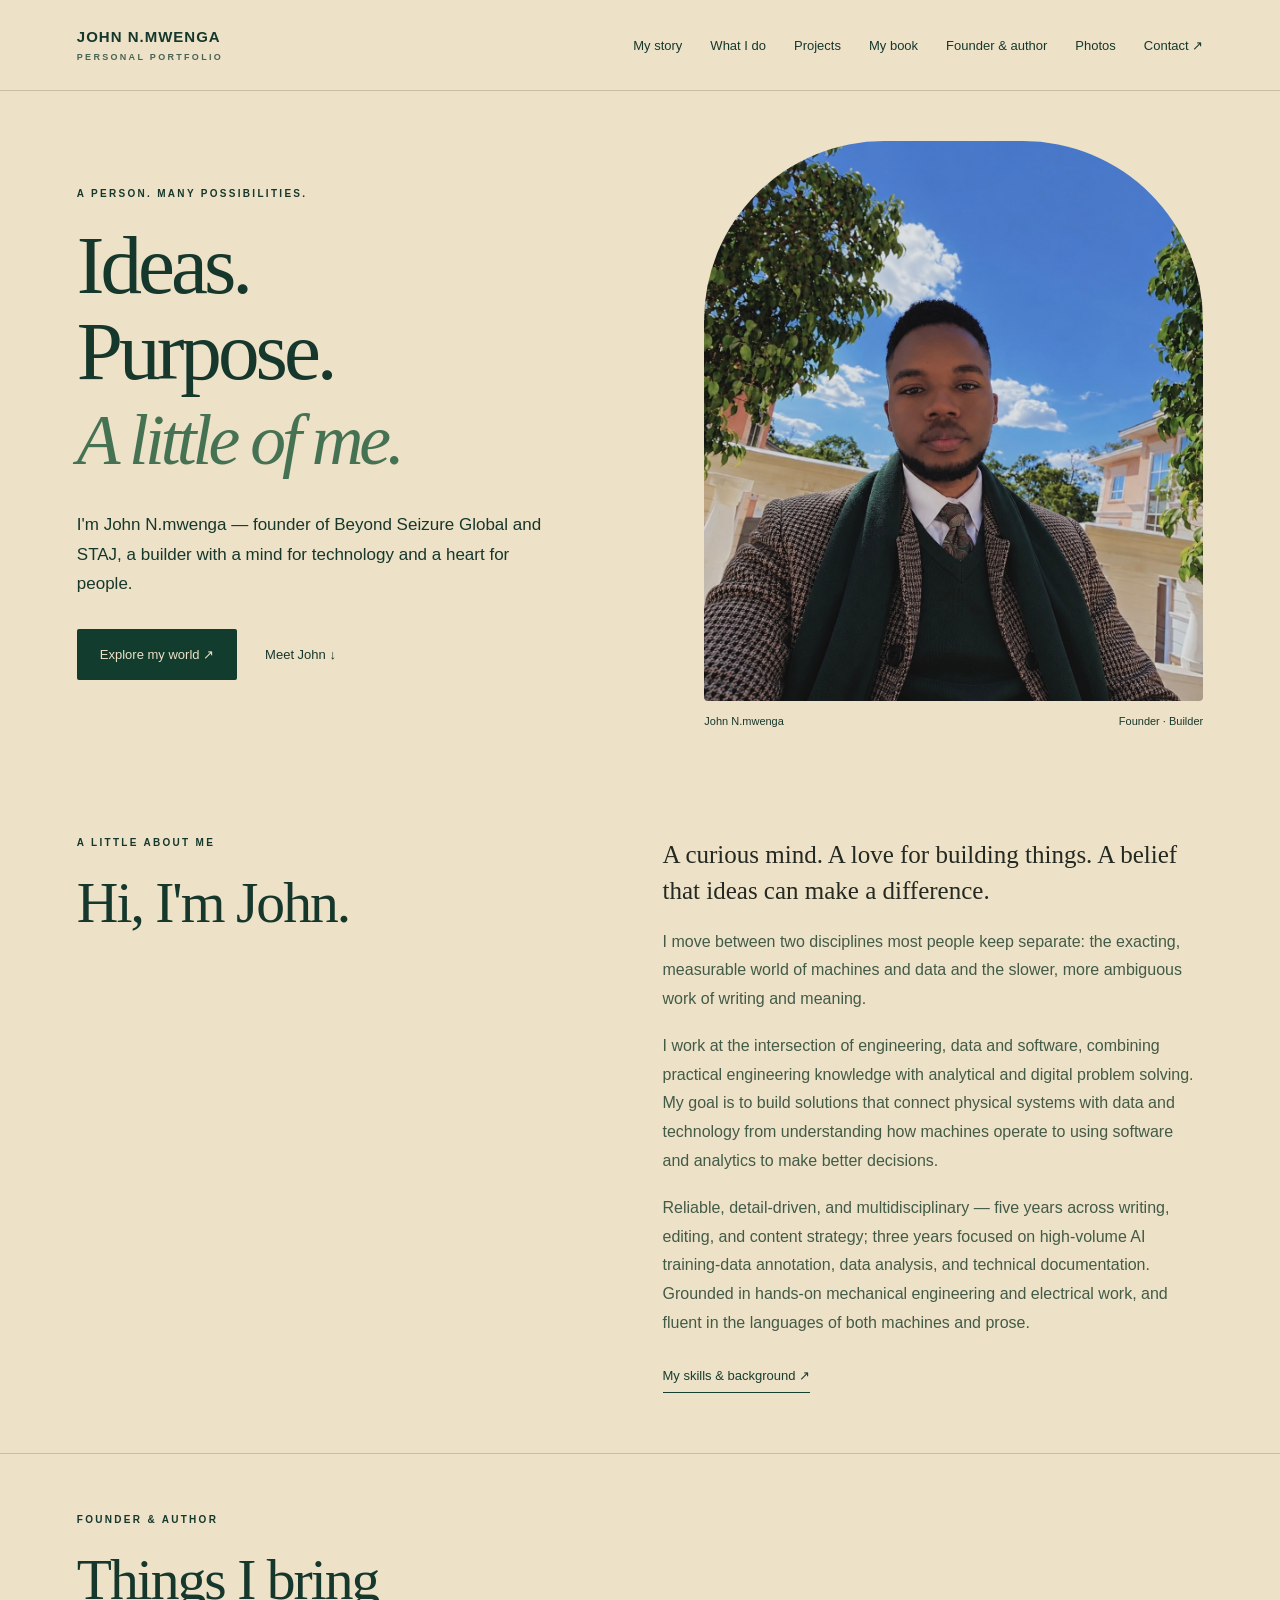
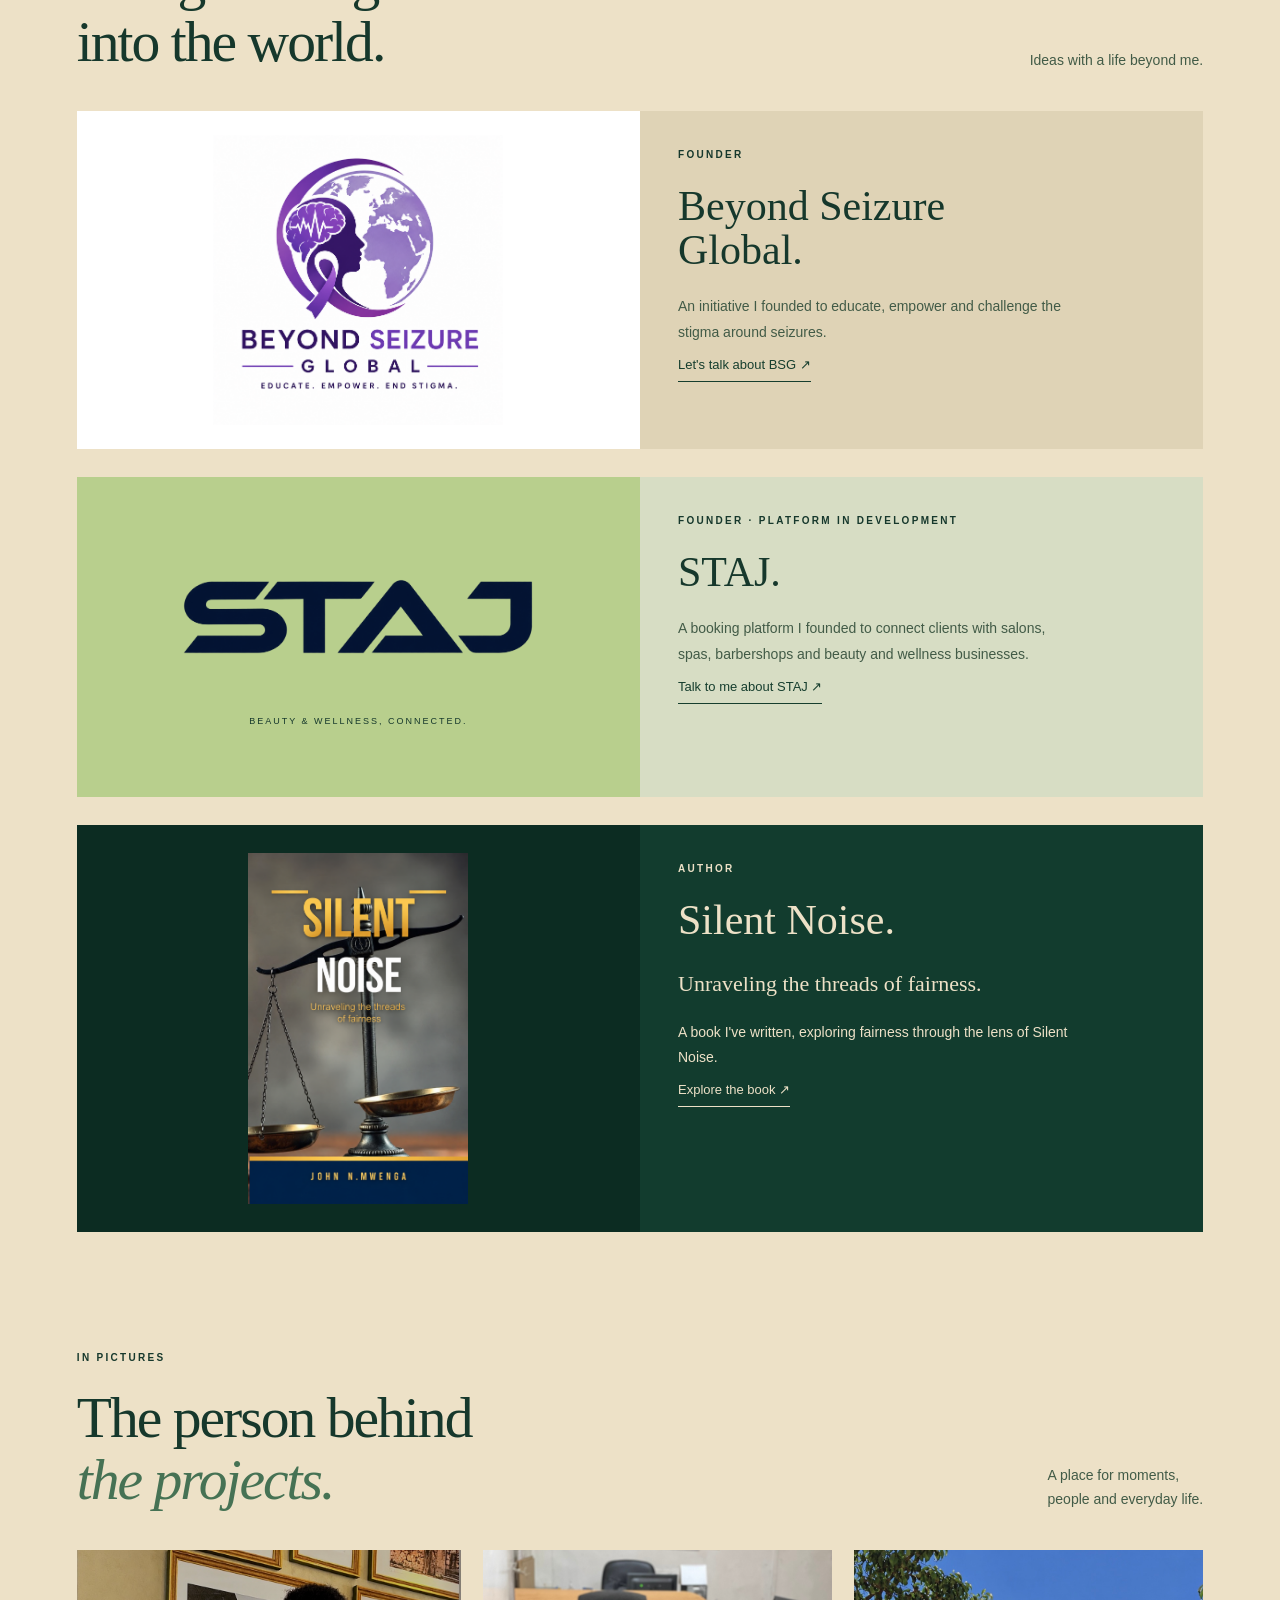
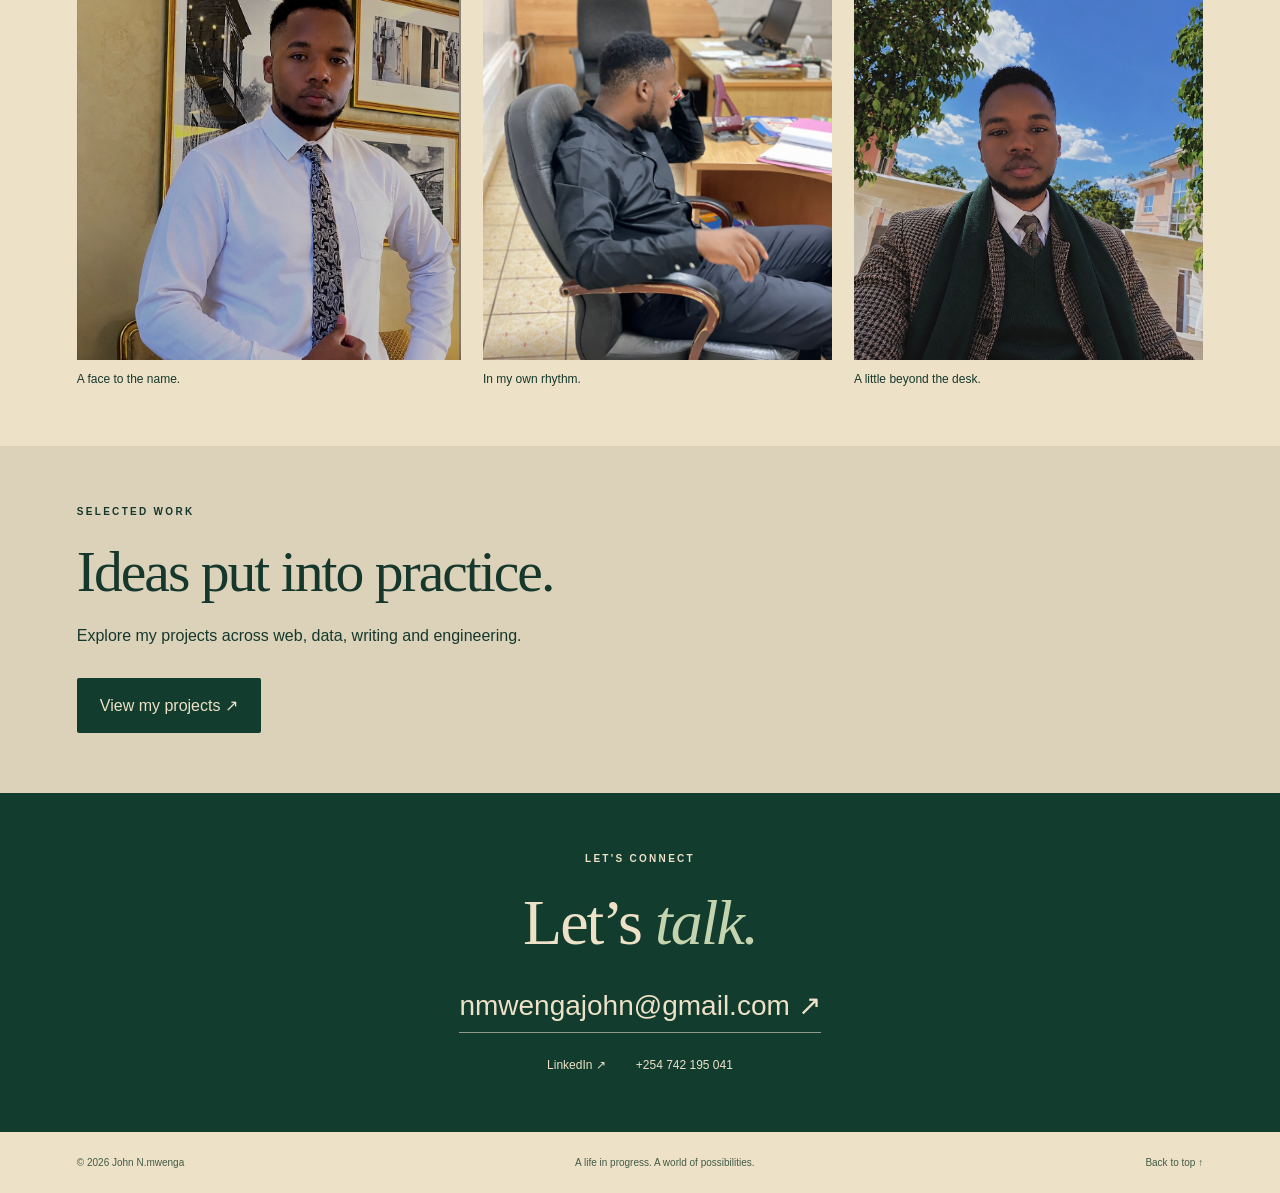
==== index.html @ ea1eebee "Update portfolio with Silent Noise book and About Me" ====
<!DOCTYPE html>
<html lang="en">
<head>
<meta charset="UTF-8">
<meta name="viewport" content="width=device-width, initial-scale=1.0">
<title>John N.mwenga — Founder, Builder &amp; Creative Thinker</title>
<meta name="description" content="John N.mwenga’s personal portfolio: a little about me, my photos, Beyond Seizure Global and STAJ.">

<link rel="icon" type="image/x-icon" href="assets/favicon.ico">
<link rel="icon" type="image/png" sizes="32x32" href="assets/favicon-32.png">
<link rel="icon" type="image/png" sizes="16x16" href="assets/favicon-16.png">
<link rel="apple-touch-icon" sizes="180x180" href="assets/apple-touch-icon.png">
<link rel="icon" type="image/png" sizes="192x192" href="assets/favicon-192.png">

<meta property="og:type" content="website">
<meta property="og:title" content="John N.mwenga — Founder &amp; Builder">
<meta property="og:description" content="The personal world of John N.mwenga — founder of Beyond Seizure Global and STAJ. Stories, photographs and projects.">
<meta property="og:image" content="assets/og-image.png">
<meta property="og:image:width" content="1200">
<meta property="og:image:height" content="630">
<meta name="twitter:card" content="summary_large_image">
<meta name="twitter:title" content="John N.mwenga — Founder &amp; Builder">
<meta name="twitter:description" content="The personal world of John N.mwenga — founder of Beyond Seizure Global and STAJ. Stories, photographs and projects.">
<meta name="twitter:image" content="assets/og-image.png">

<link rel="preconnect" href="https://fonts.googleapis.com">
<link rel="preconnect" href="https://fonts.gstatic.com" crossorigin>
<link href="https://fonts.googleapis.com/css2?family=Fraunces:ital,opsz,wght@0,9..144,300;0,9..144,400;0,9..144,500;0,9..144,600;0,9..144,700;1,9..144,400;1,9..144,500&family=Sora:wght@300;400;500;600;700&display=swap" rel="stylesheet">
<link rel="stylesheet" href="personal.css">
</head>
<body>
<header class="nav"><a class="brand" href="index.html">JOHN N.MWENGA<span>PERSONAL PORTFOLIO</span></a><button id="navToggle" aria-label="Open navigation" aria-expanded="false">Menu</button><nav id="navLinks"><a href="index.html#about">My story</a><a href="about.html">What I do</a><a href="projects.html">Projects</a><a href="books.html">My book</a><a href="index.html#ventures">Founder &amp; author</a><a href="index.html#photos">Photos</a><a href="index.html#contact">Contact ↗</a></nav></header>
<main id="top">
<section class="hero"><div class="intro"><p class="eyebrow">A PERSON. MANY POSSIBILITIES.</p><h1>Ideas.<br>Purpose.<br><em>A little of me.</em></h1><p class="lead">I'm John N.mwenga — founder of Beyond Seizure Global and STAJ, a builder with a mind for technology and a heart for people.</p><div class="actions"><a class="button" href="#ventures">Explore my world ↗</a><a href="#about">Meet John ↓</a></div></div><figure class="portrait"><img src="assets/john-outdoors.jpg" alt="John N.mwenga outdoors in a checked jacket and green scarf"><figcaption><span>John N.mwenga</span><span>Founder · Builder</span></figcaption></figure></section>

<section id="about" class="section story"><div><p class="eyebrow">A LITTLE ABOUT ME</p><h2>Hi, I'm John.</h2></div><div><p class="large">A curious mind. A love for building things. A belief that ideas can make a difference.</p><p>I move between two disciplines most people keep separate: the exacting, measurable world of machines and data and the slower, more ambiguous work of writing and meaning.</p><p>I work at the intersection of engineering, data and software, combining practical engineering knowledge with analytical and digital problem solving. My goal is to build solutions that connect physical systems with data and technology from understanding how machines operate to using software and analytics to make better decisions.</p><p>Reliable, detail-driven, and multidisciplinary — five years across writing, editing, and content strategy; three years focused on high-volume AI training-data annotation, data analysis, and technical documentation. Grounded in hands-on mechanical engineering and electrical work, and fluent in the languages of both machines and prose.</p><a class="text-link" href="about.html">My skills &amp; background ↗</a></div></section>
<section id="ventures" class="section ventures"><div class="section-heading"><div><p class="eyebrow">FOUNDER &amp; AUTHOR</p><h2>Things I bring<br>into the world.</h2></div><p>Ideas with a life beyond me.</p></div><article class="founder-card"><div class="venture-logo bsg-logo"><img src="assets/bsg-logo.png" alt="Beyond Seizure Global — Educate. Empower. End Stigma." loading="lazy"></div><div class="founder-copy"><p class="eyebrow">FOUNDER</p><h3>Beyond Seizure<br>Global.</h3><p>An initiative I founded to educate, empower and challenge the stigma around seizures.</p><a class="text-link" href="mailto:nmwengajohn@gmail.com?subject=Beyond%20Seizure%20Global">Let's talk about BSG ↗</a></div></article><article class="founder-card staj-card"><div class="venture-logo staj-logo"><img src="assets/staj-logo.png" alt="STAJ" loading="lazy"><span>BEAUTY &amp; WELLNESS, CONNECTED.</span></div><div class="founder-copy"><p class="eyebrow">FOUNDER · PLATFORM IN DEVELOPMENT</p><h3>STAJ.</h3><p>A booking platform I founded to connect clients with salons, spas, barbershops and beauty and wellness businesses.</p><a class="text-link" href="mailto:nmwengajohn@gmail.com?subject=STAJ%20enquiry">Talk to me about STAJ ↗</a></div></article><article class="founder-card book-card"><div class="book-art"><img src="assets/silent-noise-cover.png" alt="Silent Noise — Unraveling the threads of fairness, by John N. Mwenga" loading="lazy"></div><div class="founder-copy"><p class="eyebrow">AUTHOR</p><h3>Silent Noise.</h3><p class="book-subtitle">Unraveling the threads of fairness.</p><p>A book I've written, exploring fairness through the lens of Silent Noise.</p><a class="text-link" href="books.html">Explore the book ↗</a></div></article></section>
<section id="photos" class="section"><div class="section-heading"><div><p class="eyebrow">IN PICTURES</p><h2>The person behind<br><em>the projects.</em></h2></div><p>A place for moments,<br>people and everyday life.</p></div><div class="photo-grid"><figure class="gallery-photo"><img src="assets/john-gallery.jpg" alt="John in a white shirt and patterned tie beside framed photographs" loading="lazy"><figcaption>A face to the name.</figcaption></figure><figure class="gallery-photo"><img src="assets/john-at-work.jpg" alt="John seated at a desk in an office" loading="lazy"><figcaption>In my own rhythm.</figcaption></figure><figure class="gallery-photo"><img src="assets/john-outdoors.jpg" alt="John outdoors beneath a blue sky" loading="lazy"><figcaption>A little beyond the desk.</figcaption></figure></div></section>

<section class="section projects-preview"><p class="eyebrow">SELECTED WORK</p><h2>Ideas put into practice.</h2><p>Explore my projects across web, data, writing and engineering.</p><a class="button" href="projects.html">View my projects ↗</a></section><section id="contact" class="section contact"><p class="eyebrow">LET'S CONNECT</p><h2>Let’s <em>talk.</em></h2><a class="email" href="mailto:nmwengajohn@gmail.com">nmwengajohn@gmail.com ↗</a><div class="contact-links"><a href="https://www.linkedin.com/in/john-n-mwenga-729639221/" target="_blank" rel="noopener">LinkedIn ↗</a><a href="tel:+254742195041">+254 742 195 041</a></div></section>
</main><footer><span>© <span id="year"></span> John N.mwenga</span><span>A life in progress. A world of possibilities.</span><a href="#top">Back to top ↑</a></footer>
<script src="personal.js"></script></body></html>
---- personal.css ----
*{box-sizing:border-box}html{scroll-behavior:smooth;scroll-padding-top:100px}body{margin:0;background:#f4f0e7;color:#242921;font-family:Arial,sans-serif}a{color:inherit;text-decoration:none}a:focus-visible,button:focus-visible{outline:3px solid #a34a36;outline-offset:6px}h1,h2,h3,p,figure{margin:0}h1,h2,h3{font-family:Georgia,serif;font-weight:400}em{font-weight:400;color:#a34a36}.nav{max-width:1440px;margin:auto;padding:28px 6%;display:flex;justify-content:space-between;align-items:center;border-bottom:1px solid #d5d4c8}.brand{font-size:15px;font-weight:bold;letter-spacing:1px}.brand span{display:block;font-size:9px;letter-spacing:2.3px;margin-top:7px;color:#777c6e}nav{display:flex;gap:28px;font-size:13px}#navToggle{display:none}.hero{max-width:1440px;margin:auto;padding:70px 6% 60px;display:grid;grid-template-columns:1.1fr 1fr;gap:7%;align-items:center}.eyebrow{font-size:10px;letter-spacing:2.3px;font-weight:bold;margin-bottom:24px}.hero h1{font-size:clamp(56px,6.5vw,100px);line-height:1.03;letter-spacing:-4px}.hero h1 em{font-size:.86em}.lead{font-size:17px;line-height:1.75;max-width:470px;margin:30px 0}.actions{display:flex;gap:28px;align-items:center;font-size:13px}.button{background:#303e31;color:#fff;padding:18px 23px;border-radius:2px}.hero-note{font-size:9px;letter-spacing:2px;margin-top:44px;color:#777c6e}.portrait{position:relative}.portrait img{width:100%;height:560px;object-fit:cover;object-position:center 24%;display:block;border-radius:180px 180px 4px 4px}.portrait figcaption{display:flex;justify-content:space-between;font-size:11px;margin-top:14px}.ribbon{padding:24px 6%;background:#303e31;color:#eeeadd;display:flex;justify-content:space-around;font-family:Georgia,serif;font-style:italic;font-size:19px}.section{max-width:1440px;margin:auto;padding:90px 6%}.story{display:grid;grid-template-columns:1fr 1.2fr;gap:12%;border-bottom:1px solid #d5d4c8}h2{font-size:clamp(38px,4.5vw,64px);line-height:1.08;letter-spacing:-2px}.story p:not(.eyebrow){line-height:1.8;margin-bottom:18px;color:#626859}.story .large{font-family:Georgia,serif;font-size:27px;color:#242921!important;line-height:1.45!important}.text-link{display:inline-block;font-size:13px;border-bottom:1px solid;padding-bottom:9px;margin-top:12px}.section-heading{display:flex;justify-content:space-between;align-items:end;gap:30px;margin-bottom:38px}.section-heading>p{font-size:14px;line-height:1.7;color:#626859}.founder-card{display:grid;grid-template-columns:1fr 1fr;background:#e5e5d7;min-height:400px}.bsg-mark{display:flex;align-items:center;justify-content:center;flex-direction:column;background:#303e31;color:#e9e3d5;font-family:Georgia,serif;font-size:130px;letter-spacing:-10px}.bsg-mark span{font-family:Arial,sans-serif;font-size:9px;letter-spacing:3px;margin-top:16px}.founder-copy{padding:55px}.founder-copy h3{font-size:49px;line-height:1.05;margin-bottom:22px}.founder-copy>p:not(.eyebrow){font-size:14px;line-height:1.8;color:#626859;max-width:400px}.photo-grid{display:grid;grid-template-columns:1.1fr 1fr 1fr;gap:22px}.gallery-photo img{width:100%;height:390px;object-fit:cover;object-position:top;display:block}.gallery-photo figcaption{font-size:12px;margin-top:12px}.photo-slot{min-height:390px;position:relative;background:#e6dfd1;overflow:hidden}.photo-slot.second{background:#d8dfd3}.photo-slot img{width:100%;height:100%;position:absolute;inset:0;object-fit:cover}.photo-slot:has(img:not([hidden])) figcaption{background:#f4f0e7d9}.photo-slot figcaption{position:absolute;bottom:0;left:0;right:0;padding:28px}.photo-slot span{font-size:9px;letter-spacing:2px}.photo-slot strong{font-family:Georgia,serif;font-weight:400;font-size:29px;display:block;margin:18px 0 10px}.photo-slot p{font-size:12px;color:#626859}.work-section{background:#e9e7de}.work-grid{display:grid;grid-template-columns:repeat(3,1fr);gap:35px;margin-top:48px}.work-grid a{border-top:1px solid #b6bbaf;padding-top:23px}.work-grid span{font-size:11px;color:#a34a36}.work-grid h3{font-size:25px;margin:23px 0 15px}.work-grid p{font-size:14px;line-height:1.7;color:#626859}.contact{text-align:center;background:#303e31;color:#f4f0e7}.contact em{color:#d0aa89}.email{display:inline-block;font-size:clamp(16px,2.5vw,28px);margin:32px 0 25px;border-bottom:1px solid #909b8b;padding-bottom:10px}.contact-links{display:flex;gap:30px;justify-content:center;font-size:12px}footer{padding:25px 6%;display:flex;justify-content:space-between;gap:20px;font-size:10px;color:#626859}a:hover{opacity:.75}@media(min-width:1500px){.ribbon{max-width:1440px;margin:auto}}@media(max-width:800px){.nav{padding:24px 6%;flex-wrap:wrap}#navToggle{display:block;background:transparent;border:1px solid #adb3a3;padding:9px 13px;color:inherit}nav{display:none;width:100%;padding-top:25px;flex-wrap:wrap}nav.open{display:flex}.hero{grid-template-columns:1fr;padding-top:45px;gap:40px}.hero h1{letter-spacing:-2px}.portrait img{height:480px;max-width:500px}.ribbon{flex-wrap:wrap;gap:15px;font-size:15px}.section{padding:60px 6%}.story{grid-template-columns:1fr;gap:30px}.section-heading{align-items:start;flex-direction:column}.founder-card{grid-template-columns:1fr}.bsg-mark{padding:55px 20px;font-size:100px}.founder-copy{padding:35px}.photo-grid{grid-template-columns:1fr 1fr}.gallery-photo{grid-column:1/-1}.gallery-photo img{height:450px;object-position:center 25%}.photo-slot{min-height:290px}.photo-slot figcaption{padding:20px}.photo-slot strong{font-size:24px}.work-grid{grid-template-columns:1fr;gap:32px}footer{flex-wrap:wrap;line-height:1.6}}@media(max-width:440px){.photo-grid{grid-template-columns:1fr}.gallery-photo{grid-column:auto}.contact-links{flex-direction:column;gap:18px}.actions{gap:20px}.hero h1{font-size:57px}.portrait img{height:440px}}@media(prefers-reduced-motion:reduce){html{scroll-behavior:auto}}
/* Founder identities and supplied personal photographs */
.venture-logo{display:flex;align-items:center;justify-content:center;min-width:0;padding:30px}.venture-logo img{display:block;max-width:100%;height:auto}.bsg-logo{background:#fff}.bsg-logo img{width:380px}.staj-card{margin-top:28px;background:#e6eadc}.staj-logo{background:#c6e38a;flex-direction:column;gap:30px}.staj-logo img{width:410px}.staj-logo span{font-size:9px;letter-spacing:2px;text-align:center}.founder-copy>p+p{margin-top:16px}.founder-copy .venture-status{font-size:12px!important;border-left:2px solid #647f3b;padding-left:14px}.gallery-photo img{height:410px;object-position:center 30%}.portrait img{object-position:center 35%}.photo-grid .gallery-photo{grid-column:auto}@media(max-width:800px){.venture-logo{min-height:290px;padding:28px}.bsg-logo img{width:260px}.staj-logo img{width:330px}.photo-grid{grid-template-columns:1fr}.gallery-photo img{height:auto;max-height:650px;object-fit:contain;background:#e6dfd1}.portrait img{height:480px}}

/* A quieter, simpler portfolio */
.section{padding-top:60px;padding-bottom:60px}.hero{padding-top:50px;padding-bottom:50px}.founder-copy{padding:38px}.founder-copy h3{font-size:42px}.founder-card{min-height:320px}.bsg-logo img{width:290px}.venture-logo{padding:24px}.story .large{font-size:25px}.contact h2{font-size:clamp(40px,5vw,64px)}@media(max-width:800px){.section{padding-top:44px;padding-bottom:44px}.founder-copy{padding:28px}.venture-logo{min-height:240px}.hero{padding-top:35px}}

/* Dark green and dense cream across every page */
body{background:#ede1c7;color:#16382c}em{color:#467254}.nav{border-color:#c6bea6}.brand span,.hero-note{color:#496454}.button,.contact{background:#123c2e;color:#ede1c7}.section-heading>p,.story p:not(.eyebrow),.founder-copy>p:not(.eyebrow){color:#425b47}.story{border-color:#c6bea6}.founder-card{background:#dfd3b6}.staj-card{background:#d7ddc4}.staj-logo{background:#b8cf8d}.text-link{color:#163e2e}.contact em{color:#c4d4ae}.contact .email,.contact a{color:#ede1c7}.book-card{margin-top:28px;background:#123c2e;color:#ede1c7}.book-card .founder-copy>p:not(.eyebrow),.book-card .text-link{color:#ede1c7}.book-art{display:flex;justify-content:center;background:#0c2c22;padding:28px}.book-art img{display:block;width:220px;max-width:100%;height:auto}.book-subtitle{font-family:Georgia,serif;font-size:22px!important}.projects-preview{background:#dcd2b9}.projects-preview p:not(.eyebrow){margin:20px 0 30px;line-height:1.6}.projects-preview .button{display:inline-block}.page-intro h1{font-size:clamp(45px,6vw,80px);line-height:1.05;letter-spacing:-2px}.page-intro>p:not(.eyebrow){max-width:700px;line-height:1.8;margin-top:24px}.skills-groups,.timeline{display:grid;grid-template-columns:repeat(2,minmax(0,1fr));gap:22px;margin-top:35px}.skill-group,.tl-item{background:#dfd3b6;padding:26px}.skill-group h4,.certs h4{margin:0 0 20px;font-size:18px}.chip-row,.work-tags{display:flex;flex-wrap:wrap;gap:8px}.chip,.work-tags span{border:1px solid #abb59b;border-radius:30px;padding:8px 12px;font-size:11px}.education-section{background:#dce0cd}.tl-period{font-size:10px;letter-spacing:2px;margin-bottom:15px}.tl-item h3{font-size:25px;line-height:1.25}.tl-org,.tl-note{font-size:13px;line-height:1.6;margin-top:12px}.certs{margin-top:30px}.project-grid{display:grid;grid-template-columns:repeat(2,minmax(0,1fr));gap:24px;margin-top:35px}.work-card{background:#dfd3b6;padding:30px}.work-card[hidden]{display:none}.work-head{display:flex;gap:18px;align-items:center}.work-head h3{font-size:27px}.proj-icon{width:54px;height:54px;flex-shrink:0;background:#164231;color:#ede1c7;display:grid;place-items:center;overflow:hidden}.proj-icon:empty:after{content:attr(data-letter);font-family:Georgia,serif;font-size:27px}.proj-icon img{width:100%;height:100%;object-fit:contain}.work-card>p{font-size:14px;line-height:1.8;margin:20px 0;color:#425b47}.proj-filters{display:flex;flex-wrap:wrap;gap:10px;margin-top:30px}.proj-filters button{background:transparent;color:#16382c;border:1px solid #7f947b;border-radius:30px;padding:11px 19px;cursor:pointer}.proj-filters button.is-active{background:#123c2e;color:#ede1c7}footer{color:#425b47}@media(max-width:800px){nav{gap:18px}.skills-groups,.timeline,.project-grid{grid-template-columns:1fr}.book-art img{width:200px}.work-card{padding:24px}}
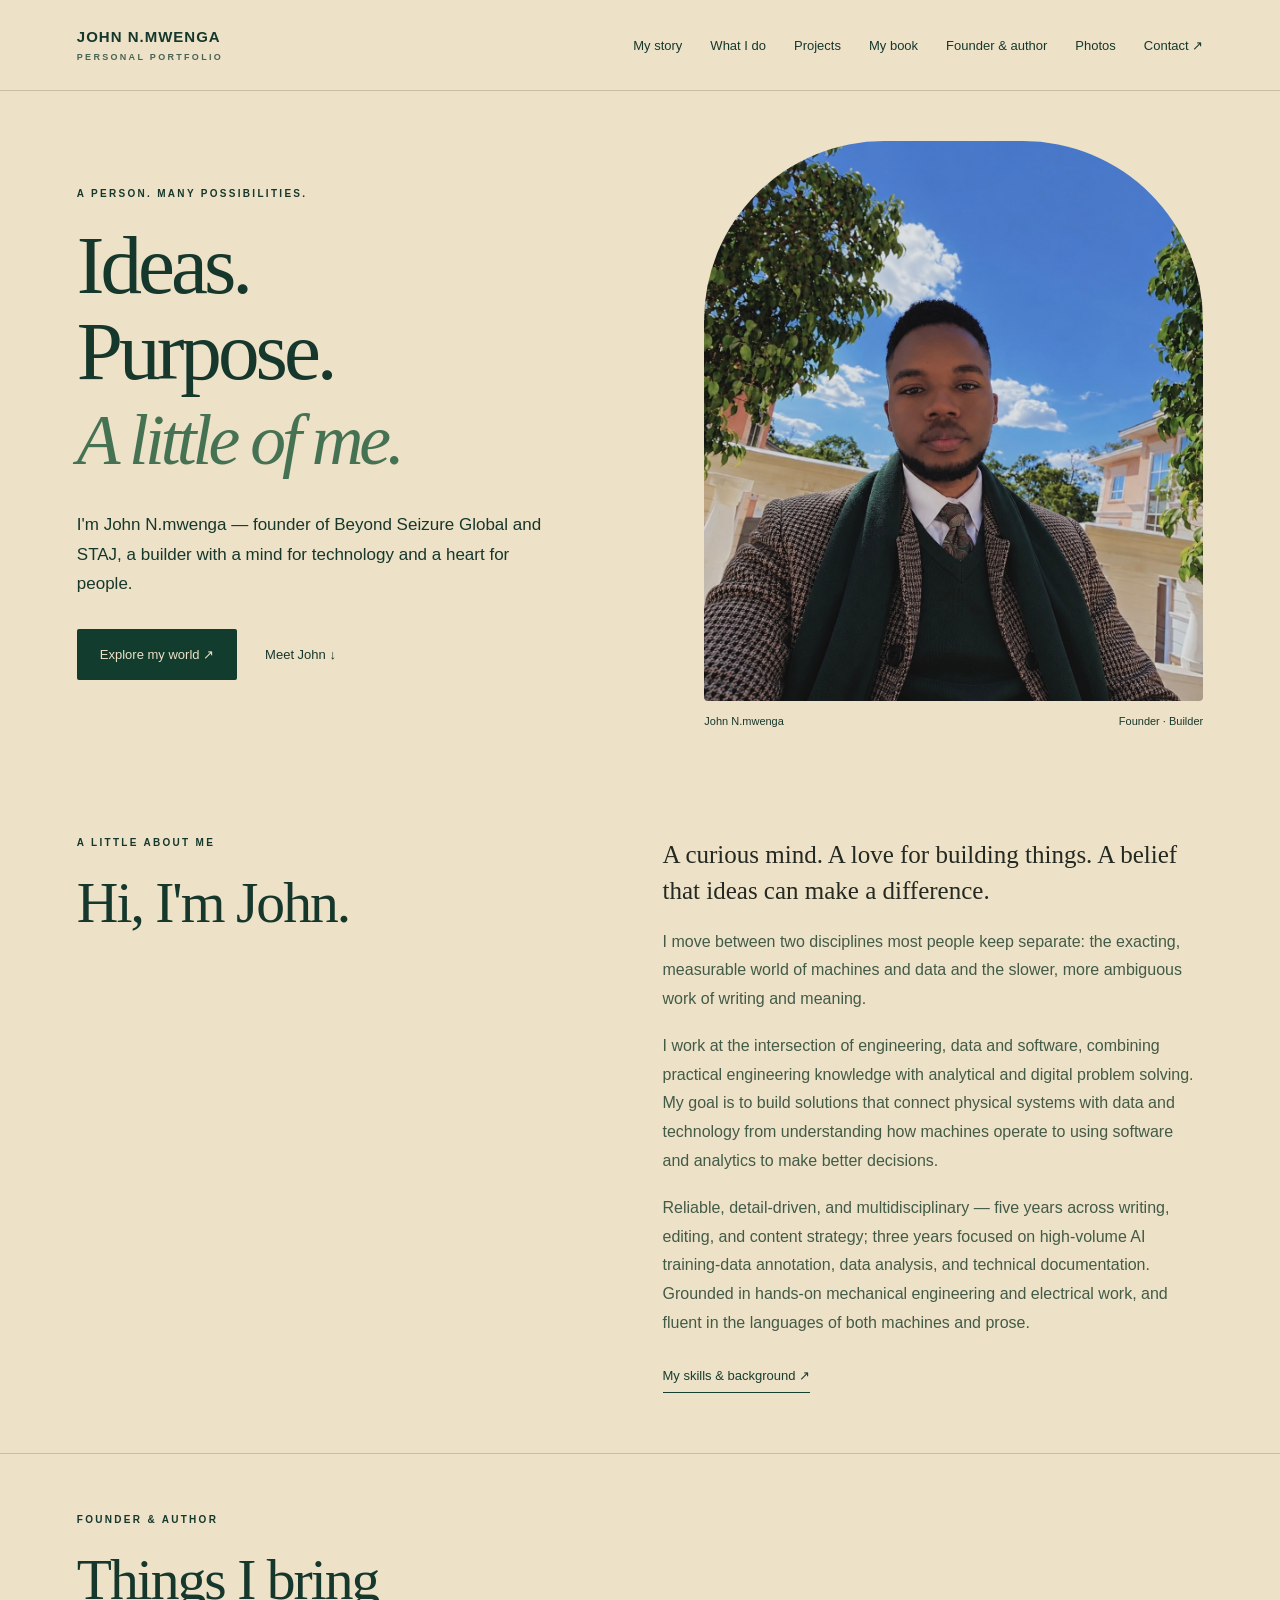
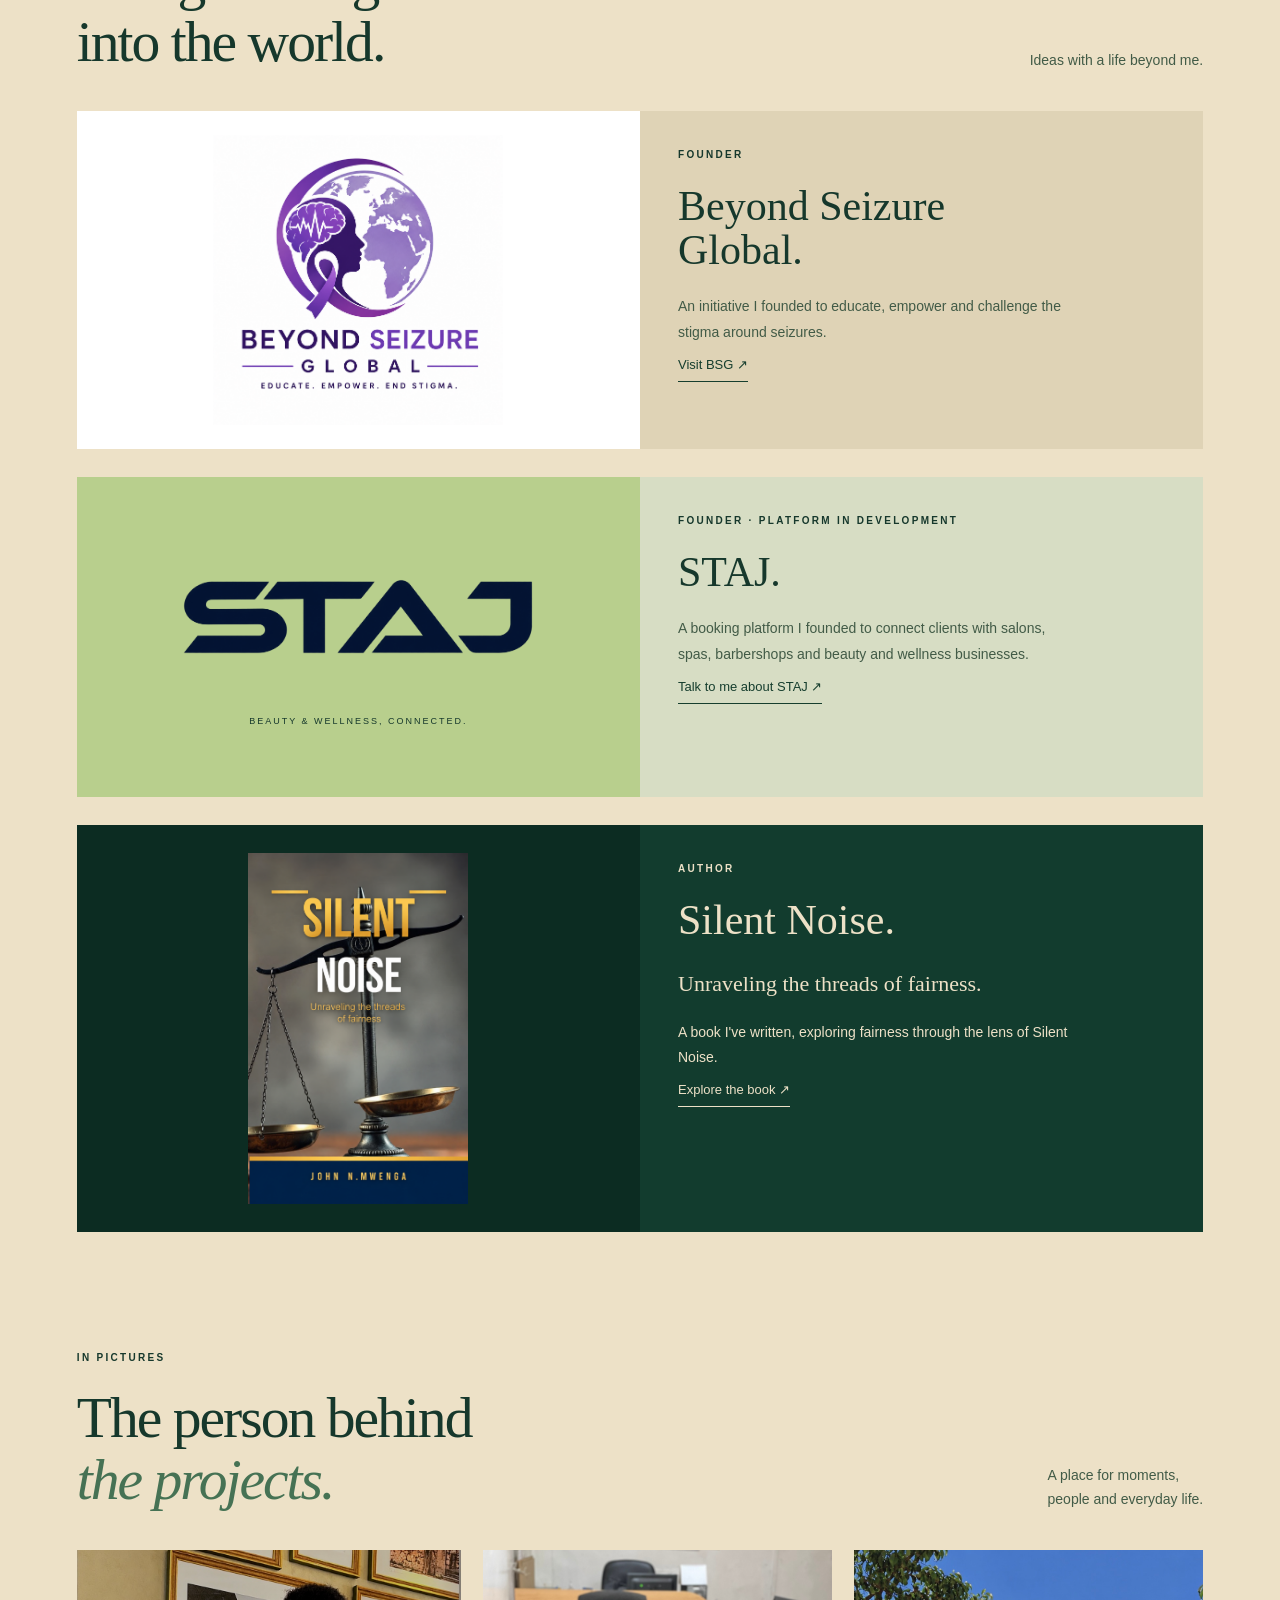
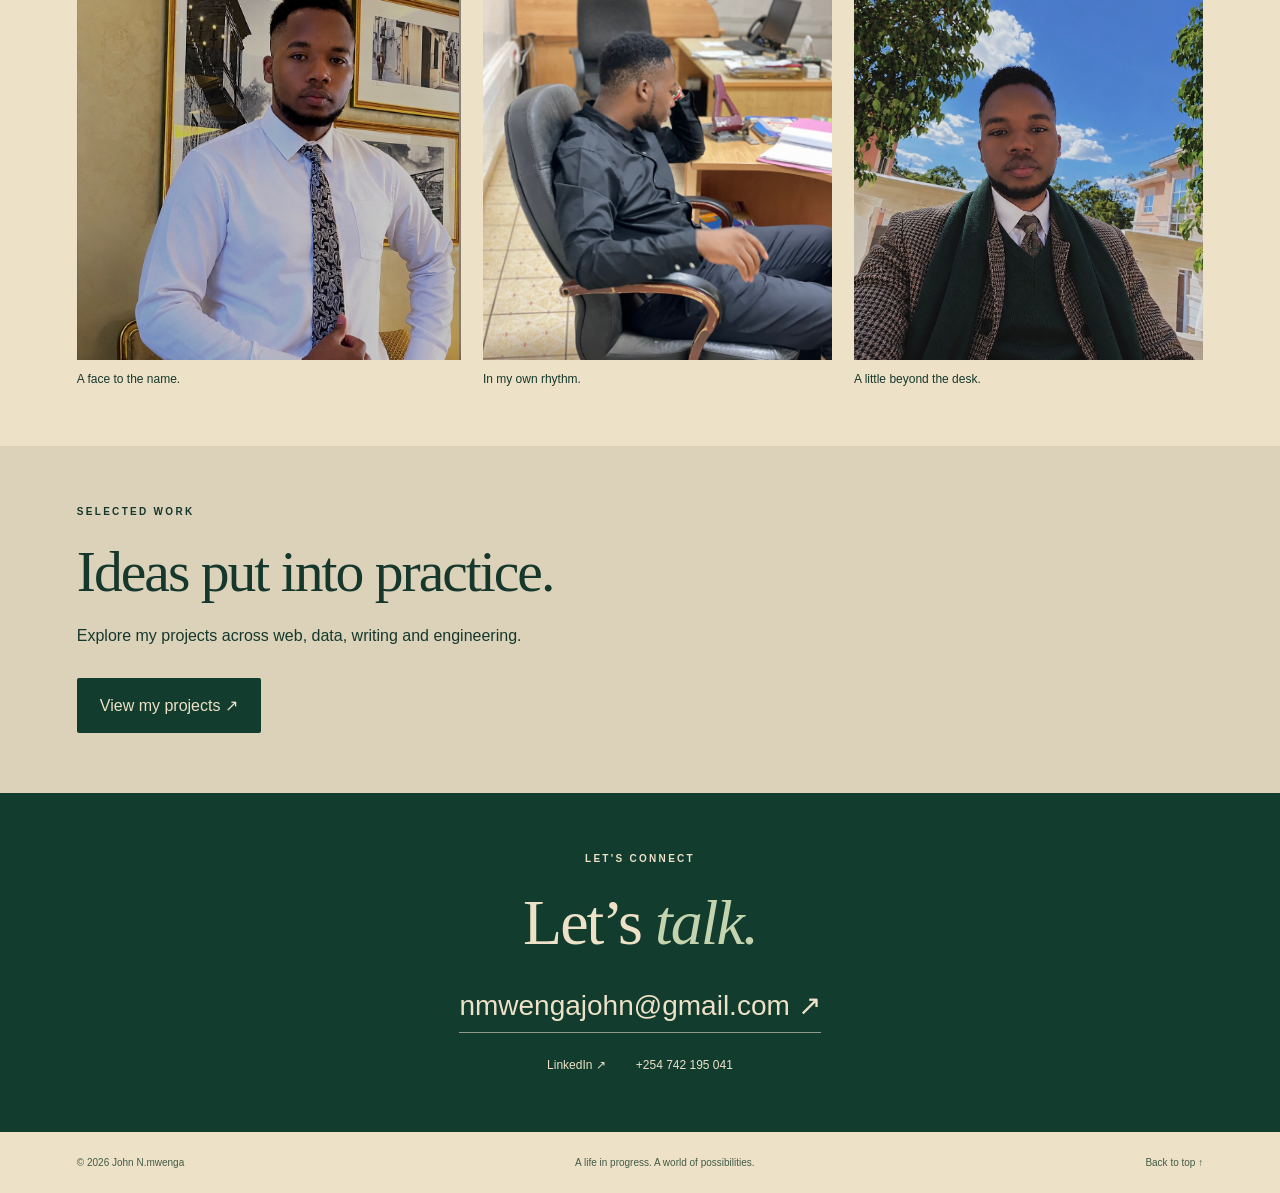
==== commit a61ee7e8: "Update portfolio and BSG website links" ====
--- a/index.html
+++ b/index.html
@@ -34,7 +34,7 @@
 <section class="hero"><div class="intro"><p class="eyebrow">A PERSON. MANY POSSIBILITIES.</p><h1>Ideas.<br>Purpose.<br><em>A little of me.</em></h1><p class="lead">I'm John N.mwenga — founder of Beyond Seizure Global and STAJ, a builder with a mind for technology and a heart for people.</p><div class="actions"><a class="button" href="#ventures">Explore my world ↗</a><a href="#about">Meet John ↓</a></div></div><figure class="portrait"><img src="assets/john-outdoors.jpg" alt="John N.mwenga outdoors in a checked jacket and green scarf"><figcaption><span>John N.mwenga</span><span>Founder · Builder</span></figcaption></figure></section>
 
 <section id="about" class="section story"><div><p class="eyebrow">A LITTLE ABOUT ME</p><h2>Hi, I'm John.</h2></div><div><p class="large">A curious mind. A love for building things. A belief that ideas can make a difference.</p><p>I move between two disciplines most people keep separate: the exacting, measurable world of machines and data and the slower, more ambiguous work of writing and meaning.</p><p>I work at the intersection of engineering, data and software, combining practical engineering knowledge with analytical and digital problem solving. My goal is to build solutions that connect physical systems with data and technology from understanding how machines operate to using software and analytics to make better decisions.</p><p>Reliable, detail-driven, and multidisciplinary — five years across writing, editing, and content strategy; three years focused on high-volume AI training-data annotation, data analysis, and technical documentation. Grounded in hands-on mechanical engineering and electrical work, and fluent in the languages of both machines and prose.</p><a class="text-link" href="about.html">My skills &amp; background ↗</a></div></section>
-<section id="ventures" class="section ventures"><div class="section-heading"><div><p class="eyebrow">FOUNDER &amp; AUTHOR</p><h2>Things I bring<br>into the world.</h2></div><p>Ideas with a life beyond me.</p></div><article class="founder-card"><div class="venture-logo bsg-logo"><img src="assets/bsg-logo.png" alt="Beyond Seizure Global — Educate. Empower. End Stigma." loading="lazy"></div><div class="founder-copy"><p class="eyebrow">FOUNDER</p><h3>Beyond Seizure<br>Global.</h3><p>An initiative I founded to educate, empower and challenge the stigma around seizures.</p><a class="text-link" href="mailto:nmwengajohn@gmail.com?subject=Beyond%20Seizure%20Global">Let's talk about BSG ↗</a></div></article><article class="founder-card staj-card"><div class="venture-logo staj-logo"><img src="assets/staj-logo.png" alt="STAJ" loading="lazy"><span>BEAUTY &amp; WELLNESS, CONNECTED.</span></div><div class="founder-copy"><p class="eyebrow">FOUNDER · PLATFORM IN DEVELOPMENT</p><h3>STAJ.</h3><p>A booking platform I founded to connect clients with salons, spas, barbershops and beauty and wellness businesses.</p><a class="text-link" href="mailto:nmwengajohn@gmail.com?subject=STAJ%20enquiry">Talk to me about STAJ ↗</a></div></article><article class="founder-card book-card"><div class="book-art"><img src="assets/silent-noise-cover.png" alt="Silent Noise — Unraveling the threads of fairness, by John N. Mwenga" loading="lazy"></div><div class="founder-copy"><p class="eyebrow">AUTHOR</p><h3>Silent Noise.</h3><p class="book-subtitle">Unraveling the threads of fairness.</p><p>A book I've written, exploring fairness through the lens of Silent Noise.</p><a class="text-link" href="books.html">Explore the book ↗</a></div></article></section>
+<section id="ventures" class="section ventures"><div class="section-heading"><div><p class="eyebrow">FOUNDER &amp; AUTHOR</p><h2>Things I bring<br>into the world.</h2></div><p>Ideas with a life beyond me.</p></div><article class="founder-card"><a class="venture-logo bsg-logo" href="https://jon-nynwg.github.io/BSG-/" target="_blank" rel="noopener" aria-label="Visit Beyond Seizure Global website"><img src="assets/bsg-logo.png" alt="Beyond Seizure Global — Educate. Empower. End Stigma." loading="lazy"></a><div class="founder-copy"><p class="eyebrow">FOUNDER</p><h3><a href="https://jon-nynwg.github.io/BSG-/" target="_blank" rel="noopener">Beyond Seizure<br>Global.</a></h3><p>An initiative I founded to educate, empower and challenge the stigma around seizures.</p><a class="text-link" href="https://jon-nynwg.github.io/BSG-/" target="_blank" rel="noopener">Visit BSG ↗</a></div></article><article class="founder-card staj-card"><div class="venture-logo staj-logo"><img src="assets/staj-logo.png" alt="STAJ" loading="lazy"><span>BEAUTY &amp; WELLNESS, CONNECTED.</span></div><div class="founder-copy"><p class="eyebrow">FOUNDER · PLATFORM IN DEVELOPMENT</p><h3>STAJ.</h3><p>A booking platform I founded to connect clients with salons, spas, barbershops and beauty and wellness businesses.</p><a class="text-link" href="mailto:nmwengajohn@gmail.com?subject=STAJ%20enquiry">Talk to me about STAJ ↗</a></div></article><article class="founder-card book-card"><div class="book-art"><img src="assets/silent-noise-cover.png" alt="Silent Noise — Unraveling the threads of fairness, by John N. Mwenga" loading="lazy"></div><div class="founder-copy"><p class="eyebrow">AUTHOR</p><h3>Silent Noise.</h3><p class="book-subtitle">Unraveling the threads of fairness.</p><p>A book I've written, exploring fairness through the lens of Silent Noise.</p><a class="text-link" href="books.html">Explore the book ↗</a></div></article></section>
 <section id="photos" class="section"><div class="section-heading"><div><p class="eyebrow">IN PICTURES</p><h2>The person behind<br><em>the projects.</em></h2></div><p>A place for moments,<br>people and everyday life.</p></div><div class="photo-grid"><figure class="gallery-photo"><img src="assets/john-gallery.jpg" alt="John in a white shirt and patterned tie beside framed photographs" loading="lazy"><figcaption>A face to the name.</figcaption></figure><figure class="gallery-photo"><img src="assets/john-at-work.jpg" alt="John seated at a desk in an office" loading="lazy"><figcaption>In my own rhythm.</figcaption></figure><figure class="gallery-photo"><img src="assets/john-outdoors.jpg" alt="John outdoors beneath a blue sky" loading="lazy"><figcaption>A little beyond the desk.</figcaption></figure></div></section>
 
 <section class="section projects-preview"><p class="eyebrow">SELECTED WORK</p><h2>Ideas put into practice.</h2><p>Explore my projects across web, data, writing and engineering.</p><a class="button" href="projects.html">View my projects ↗</a></section><section id="contact" class="section contact"><p class="eyebrow">LET'S CONNECT</p><h2>Let’s <em>talk.</em></h2><a class="email" href="mailto:nmwengajohn@gmail.com">nmwengajohn@gmail.com ↗</a><div class="contact-links"><a href="https://www.linkedin.com/in/john-n-mwenga-729639221/" target="_blank" rel="noopener">LinkedIn ↗</a><a href="tel:+254742195041">+254 742 195 041</a></div></section>
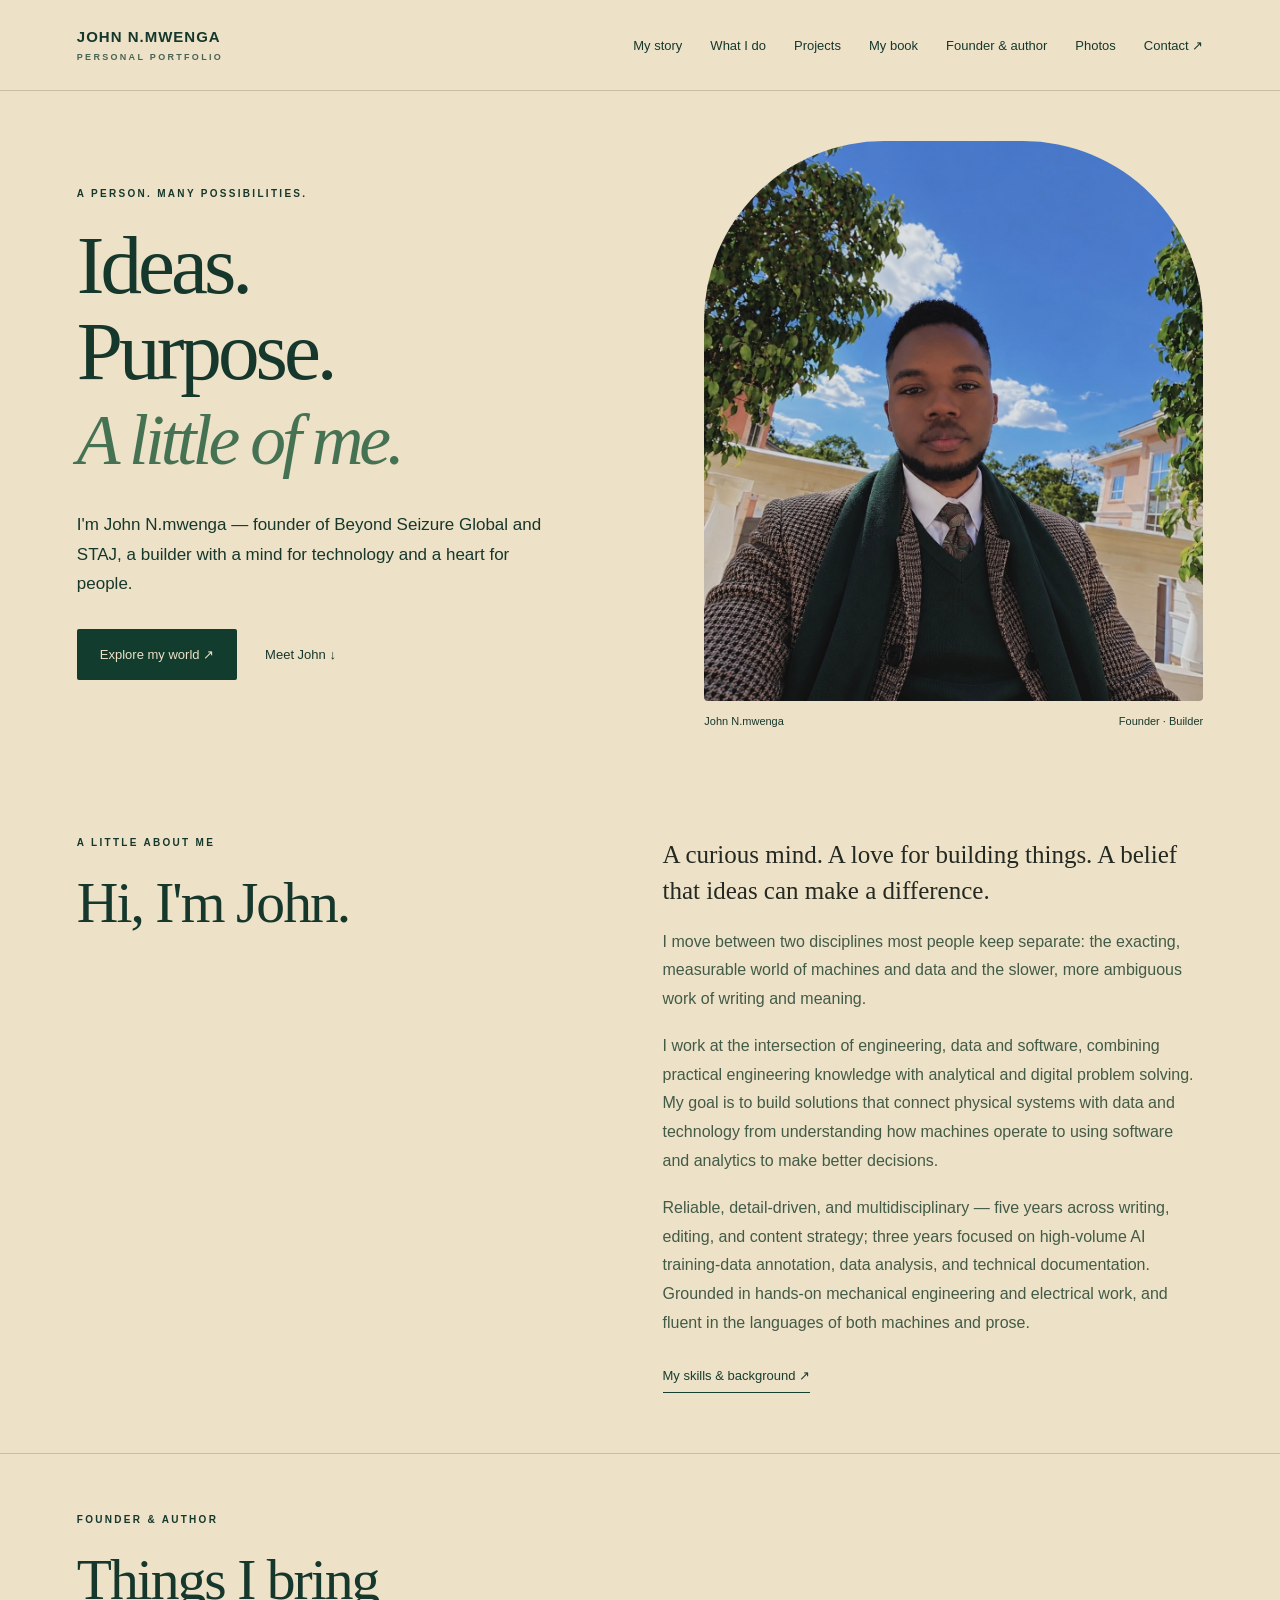
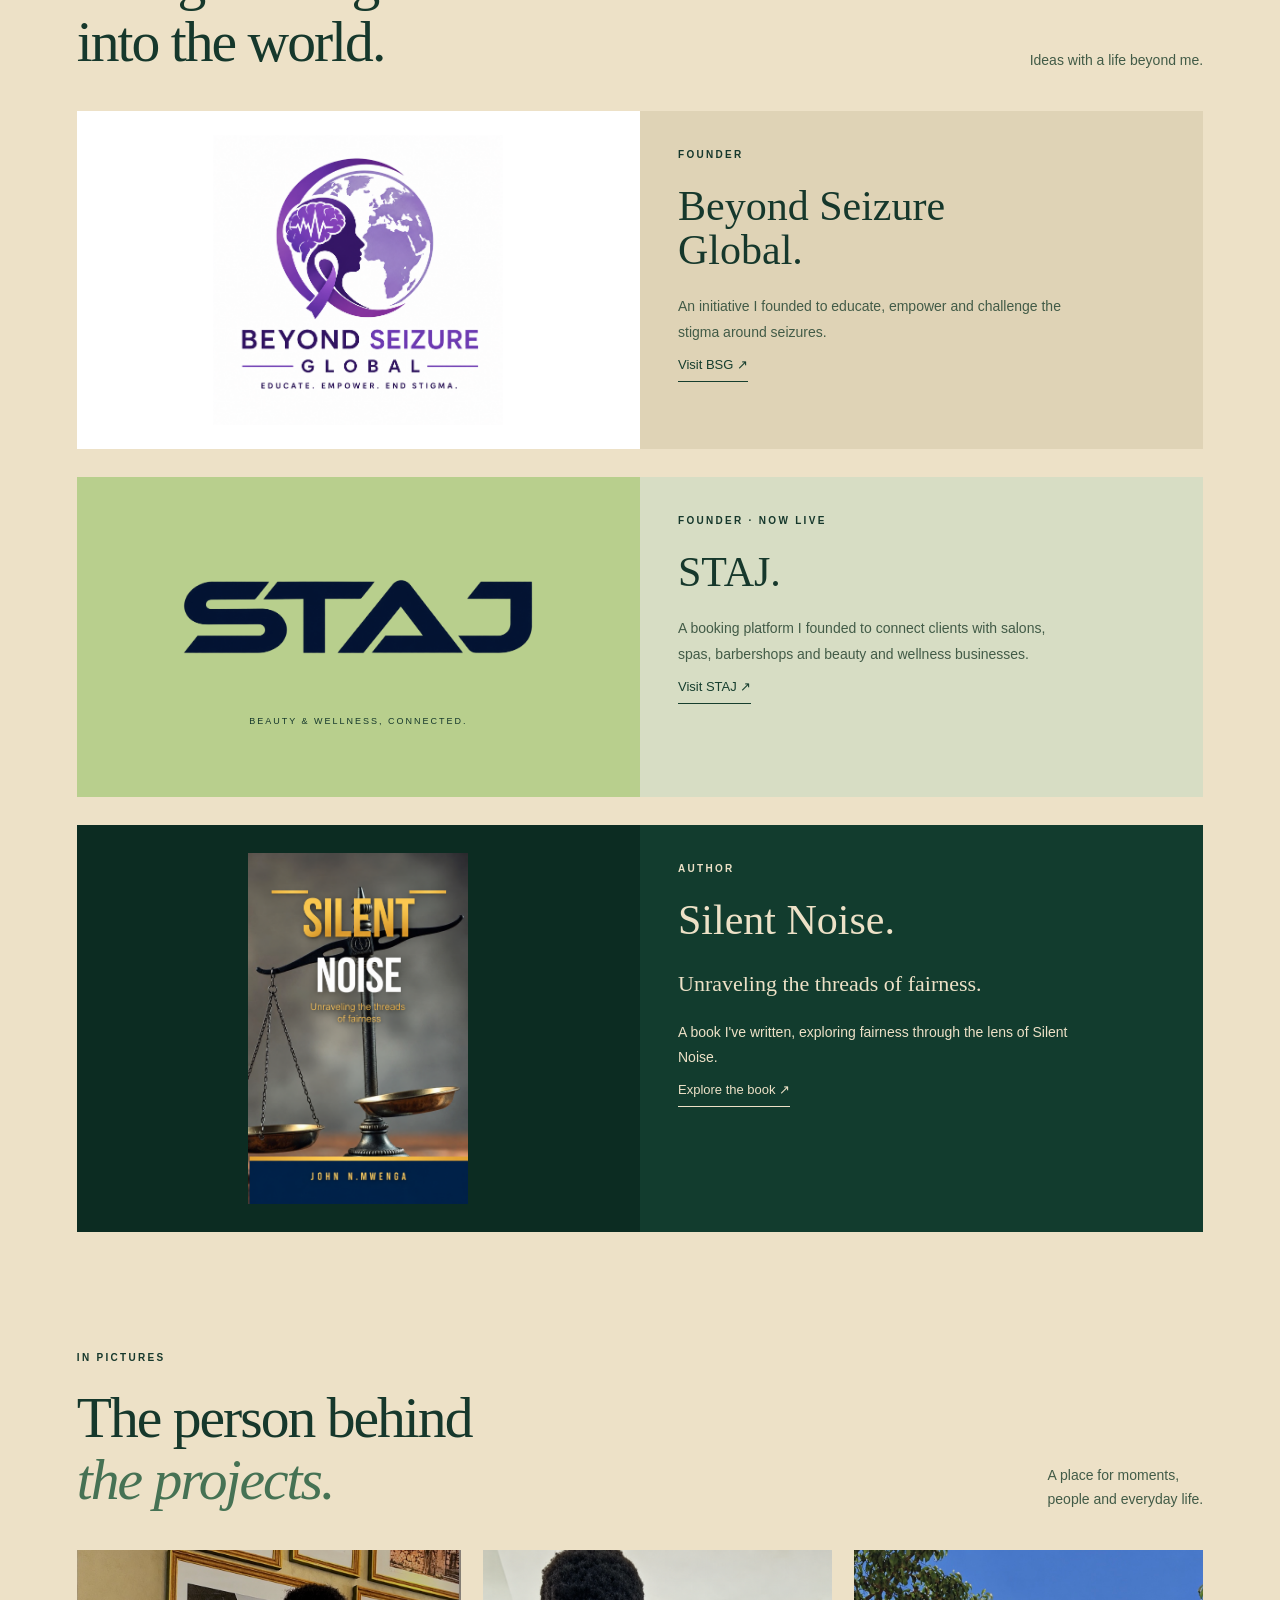
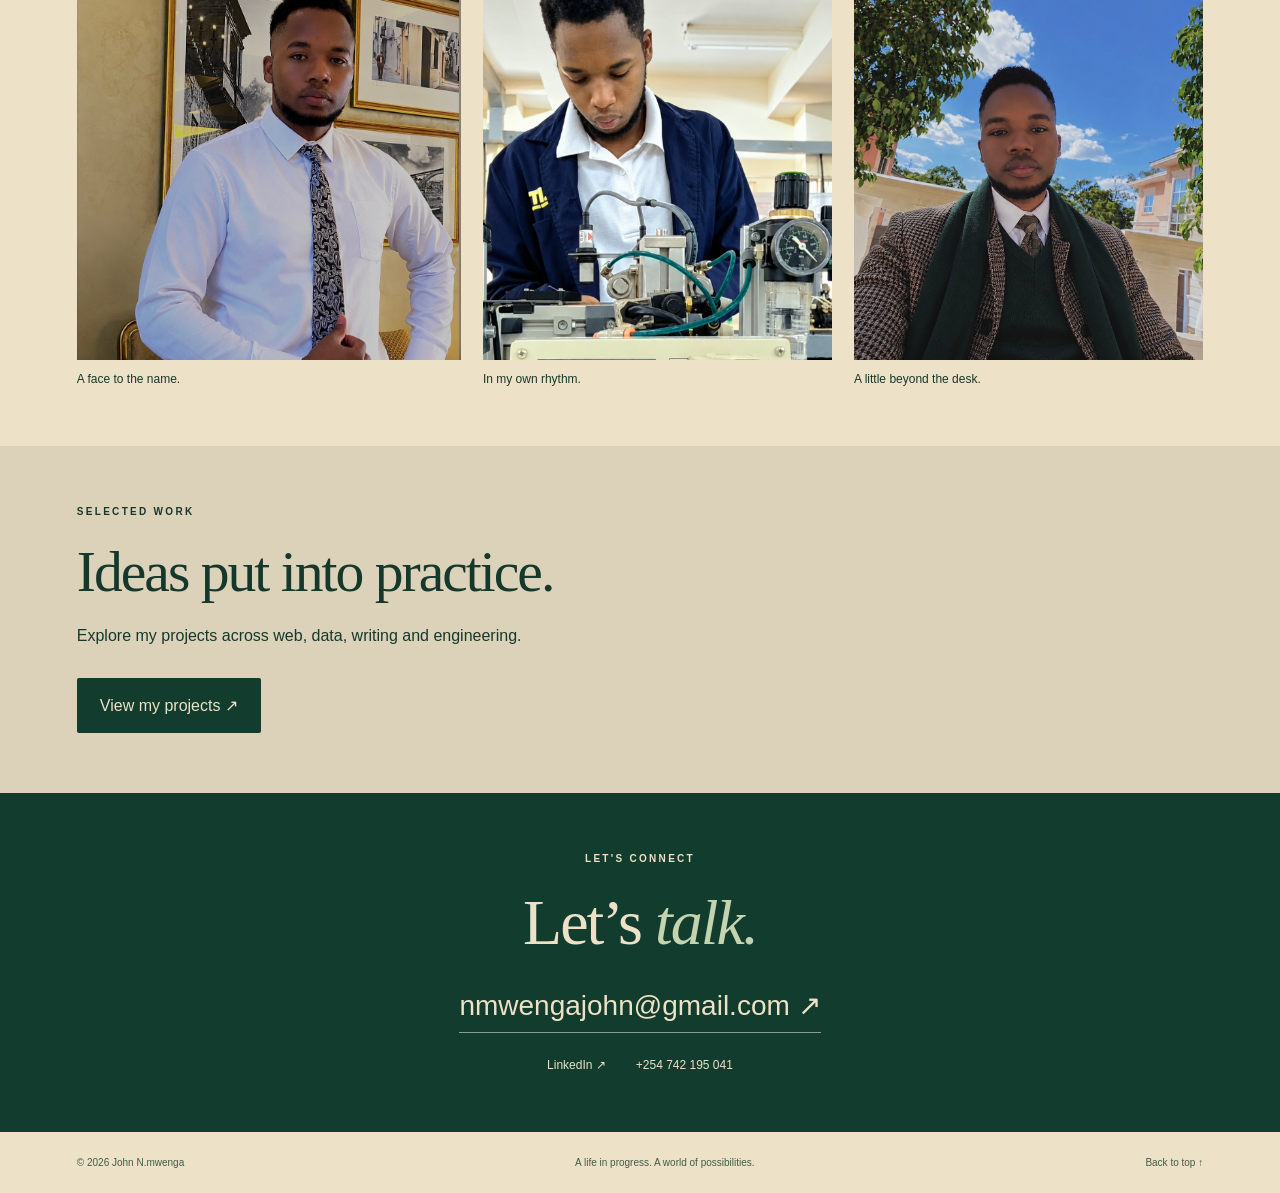
==== commit 367c84f4: "Link STAJ project to the live site" ====
--- a/index.html
+++ b/index.html
@@ -34,7 +34,7 @@
 <section class="hero"><div class="intro"><p class="eyebrow">A PERSON. MANY POSSIBILITIES.</p><h1>Ideas.<br>Purpose.<br><em>A little of me.</em></h1><p class="lead">I'm John N.mwenga — founder of Beyond Seizure Global and STAJ, a builder with a mind for technology and a heart for people.</p><div class="actions"><a class="button" href="#ventures">Explore my world ↗</a><a href="#about">Meet John ↓</a></div></div><figure class="portrait"><img src="assets/john-outdoors.jpg" alt="John N.mwenga outdoors in a checked jacket and green scarf"><figcaption><span>John N.mwenga</span><span>Founder · Builder</span></figcaption></figure></section>
 
 <section id="about" class="section story"><div><p class="eyebrow">A LITTLE ABOUT ME</p><h2>Hi, I'm John.</h2></div><div><p class="large">A curious mind. A love for building things. A belief that ideas can make a difference.</p><p>I move between two disciplines most people keep separate: the exacting, measurable world of machines and data and the slower, more ambiguous work of writing and meaning.</p><p>I work at the intersection of engineering, data and software, combining practical engineering knowledge with analytical and digital problem solving. My goal is to build solutions that connect physical systems with data and technology from understanding how machines operate to using software and analytics to make better decisions.</p><p>Reliable, detail-driven, and multidisciplinary — five years across writing, editing, and content strategy; three years focused on high-volume AI training-data annotation, data analysis, and technical documentation. Grounded in hands-on mechanical engineering and electrical work, and fluent in the languages of both machines and prose.</p><a class="text-link" href="about.html">My skills &amp; background ↗</a></div></section>
-<section id="ventures" class="section ventures"><div class="section-heading"><div><p class="eyebrow">FOUNDER &amp; AUTHOR</p><h2>Things I bring<br>into the world.</h2></div><p>Ideas with a life beyond me.</p></div><article class="founder-card"><a class="venture-logo bsg-logo" href="https://jon-nynwg.github.io/BSG-/" target="_blank" rel="noopener" aria-label="Visit Beyond Seizure Global website"><img src="assets/bsg-logo.png" alt="Beyond Seizure Global — Educate. Empower. End Stigma." loading="lazy"></a><div class="founder-copy"><p class="eyebrow">FOUNDER</p><h3><a href="https://jon-nynwg.github.io/BSG-/" target="_blank" rel="noopener">Beyond Seizure<br>Global.</a></h3><p>An initiative I founded to educate, empower and challenge the stigma around seizures.</p><a class="text-link" href="https://jon-nynwg.github.io/BSG-/" target="_blank" rel="noopener">Visit BSG ↗</a></div></article><article class="founder-card staj-card"><div class="venture-logo staj-logo"><img src="assets/staj-logo.png" alt="STAJ" loading="lazy"><span>BEAUTY &amp; WELLNESS, CONNECTED.</span></div><div class="founder-copy"><p class="eyebrow">FOUNDER · PLATFORM IN DEVELOPMENT</p><h3>STAJ.</h3><p>A booking platform I founded to connect clients with salons, spas, barbershops and beauty and wellness businesses.</p><a class="text-link" href="mailto:nmwengajohn@gmail.com?subject=STAJ%20enquiry">Talk to me about STAJ ↗</a></div></article><article class="founder-card book-card"><div class="book-art"><img src="assets/silent-noise-cover.png" alt="Silent Noise — Unraveling the threads of fairness, by John N. Mwenga" loading="lazy"></div><div class="founder-copy"><p class="eyebrow">AUTHOR</p><h3>Silent Noise.</h3><p class="book-subtitle">Unraveling the threads of fairness.</p><p>A book I've written, exploring fairness through the lens of Silent Noise.</p><a class="text-link" href="books.html">Explore the book ↗</a></div></article></section>
+<section id="ventures" class="section ventures"><div class="section-heading"><div><p class="eyebrow">FOUNDER &amp; AUTHOR</p><h2>Things I bring<br>into the world.</h2></div><p>Ideas with a life beyond me.</p></div><article class="founder-card"><a class="venture-logo bsg-logo" href="https://jon-nynwg.github.io/BSG-/" target="_blank" rel="noopener" aria-label="Visit Beyond Seizure Global website"><img src="assets/bsg-logo.png" alt="Beyond Seizure Global — Educate. Empower. End Stigma." loading="lazy"></a><div class="founder-copy"><p class="eyebrow">FOUNDER</p><h3><a href="https://jon-nynwg.github.io/BSG-/" target="_blank" rel="noopener">Beyond Seizure<br>Global.</a></h3><p>An initiative I founded to educate, empower and challenge the stigma around seizures.</p><a class="text-link" href="https://jon-nynwg.github.io/BSG-/" target="_blank" rel="noopener">Visit BSG ↗</a></div></article><article class="founder-card staj-card"><div class="venture-logo staj-logo"><a href="https://staj.stajglobal.workers.dev" target="_blank" rel="noopener"><img src="assets/staj-logo.png" alt="STAJ" loading="lazy"></a><span>BEAUTY &amp; WELLNESS, CONNECTED.</span></div><div class="founder-copy"><p class="eyebrow">FOUNDER · NOW LIVE</p><h3><a href="https://staj.stajglobal.workers.dev" target="_blank" rel="noopener">STAJ.</a></h3><p>A booking platform I founded to connect clients with salons, spas, barbershops and beauty and wellness businesses.</p><a class="text-link" href="https://staj.stajglobal.workers.dev" target="_blank" rel="noopener">Visit STAJ ↗</a></div></article><article class="founder-card book-card"><div class="book-art"><img src="assets/silent-noise-cover.png" alt="Silent Noise — Unraveling the threads of fairness, by John N. Mwenga" loading="lazy"></div><div class="founder-copy"><p class="eyebrow">AUTHOR</p><h3>Silent Noise.</h3><p class="book-subtitle">Unraveling the threads of fairness.</p><p>A book I've written, exploring fairness through the lens of Silent Noise.</p><a class="text-link" href="books.html">Explore the book ↗</a></div></article></section>
 <section id="photos" class="section"><div class="section-heading"><div><p class="eyebrow">IN PICTURES</p><h2>The person behind<br><em>the projects.</em></h2></div><p>A place for moments,<br>people and everyday life.</p></div><div class="photo-grid"><figure class="gallery-photo"><img src="assets/john-gallery.jpg" alt="John in a white shirt and patterned tie beside framed photographs" loading="lazy"><figcaption>A face to the name.</figcaption></figure><figure class="gallery-photo"><img src="assets/john-at-work.jpg" alt="John seated at a desk in an office" loading="lazy"><figcaption>In my own rhythm.</figcaption></figure><figure class="gallery-photo"><img src="assets/john-outdoors.jpg" alt="John outdoors beneath a blue sky" loading="lazy"><figcaption>A little beyond the desk.</figcaption></figure></div></section>
 
 <section class="section projects-preview"><p class="eyebrow">SELECTED WORK</p><h2>Ideas put into practice.</h2><p>Explore my projects across web, data, writing and engineering.</p><a class="button" href="projects.html">View my projects ↗</a></section><section id="contact" class="section contact"><p class="eyebrow">LET'S CONNECT</p><h2>Let’s <em>talk.</em></h2><a class="email" href="mailto:nmwengajohn@gmail.com">nmwengajohn@gmail.com ↗</a><div class="contact-links"><a href="https://www.linkedin.com/in/john-n-mwenga-729639221/" target="_blank" rel="noopener">LinkedIn ↗</a><a href="tel:+254742195041">+254 742 195 041</a></div></section>
